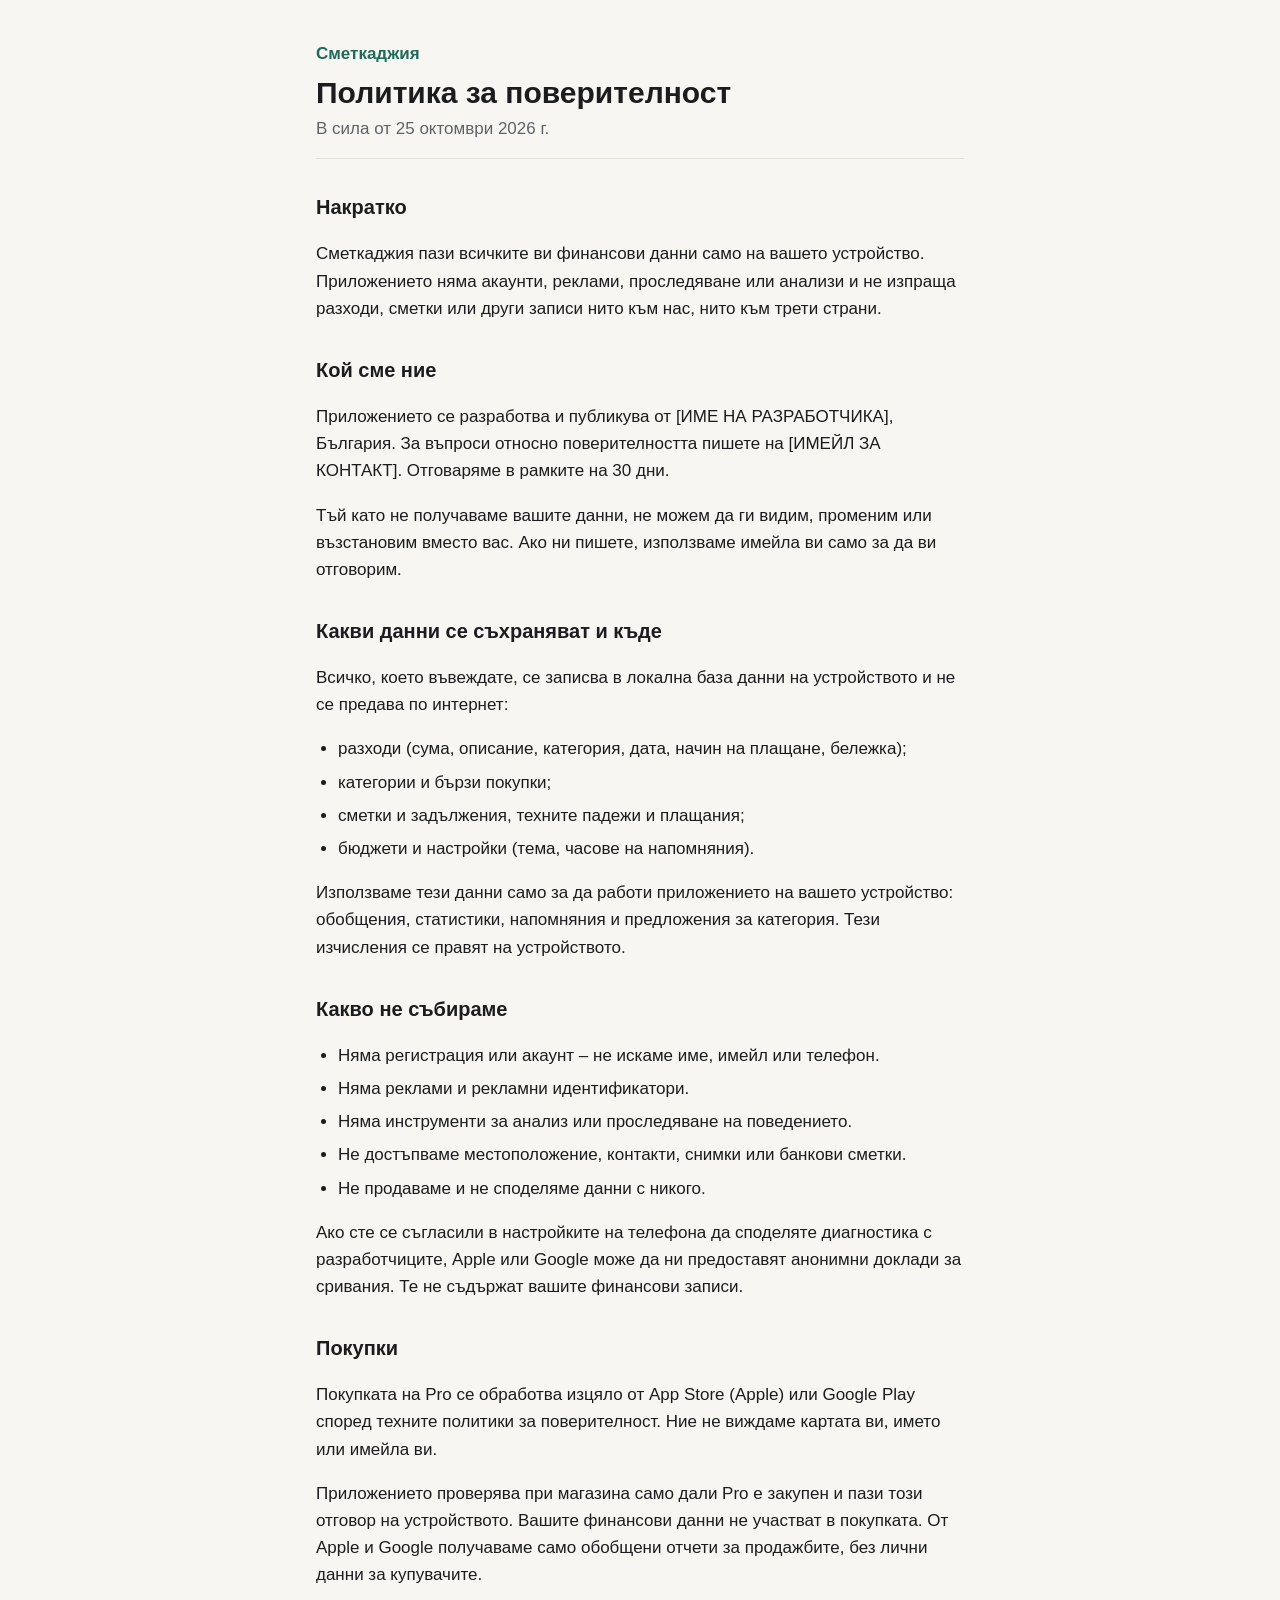
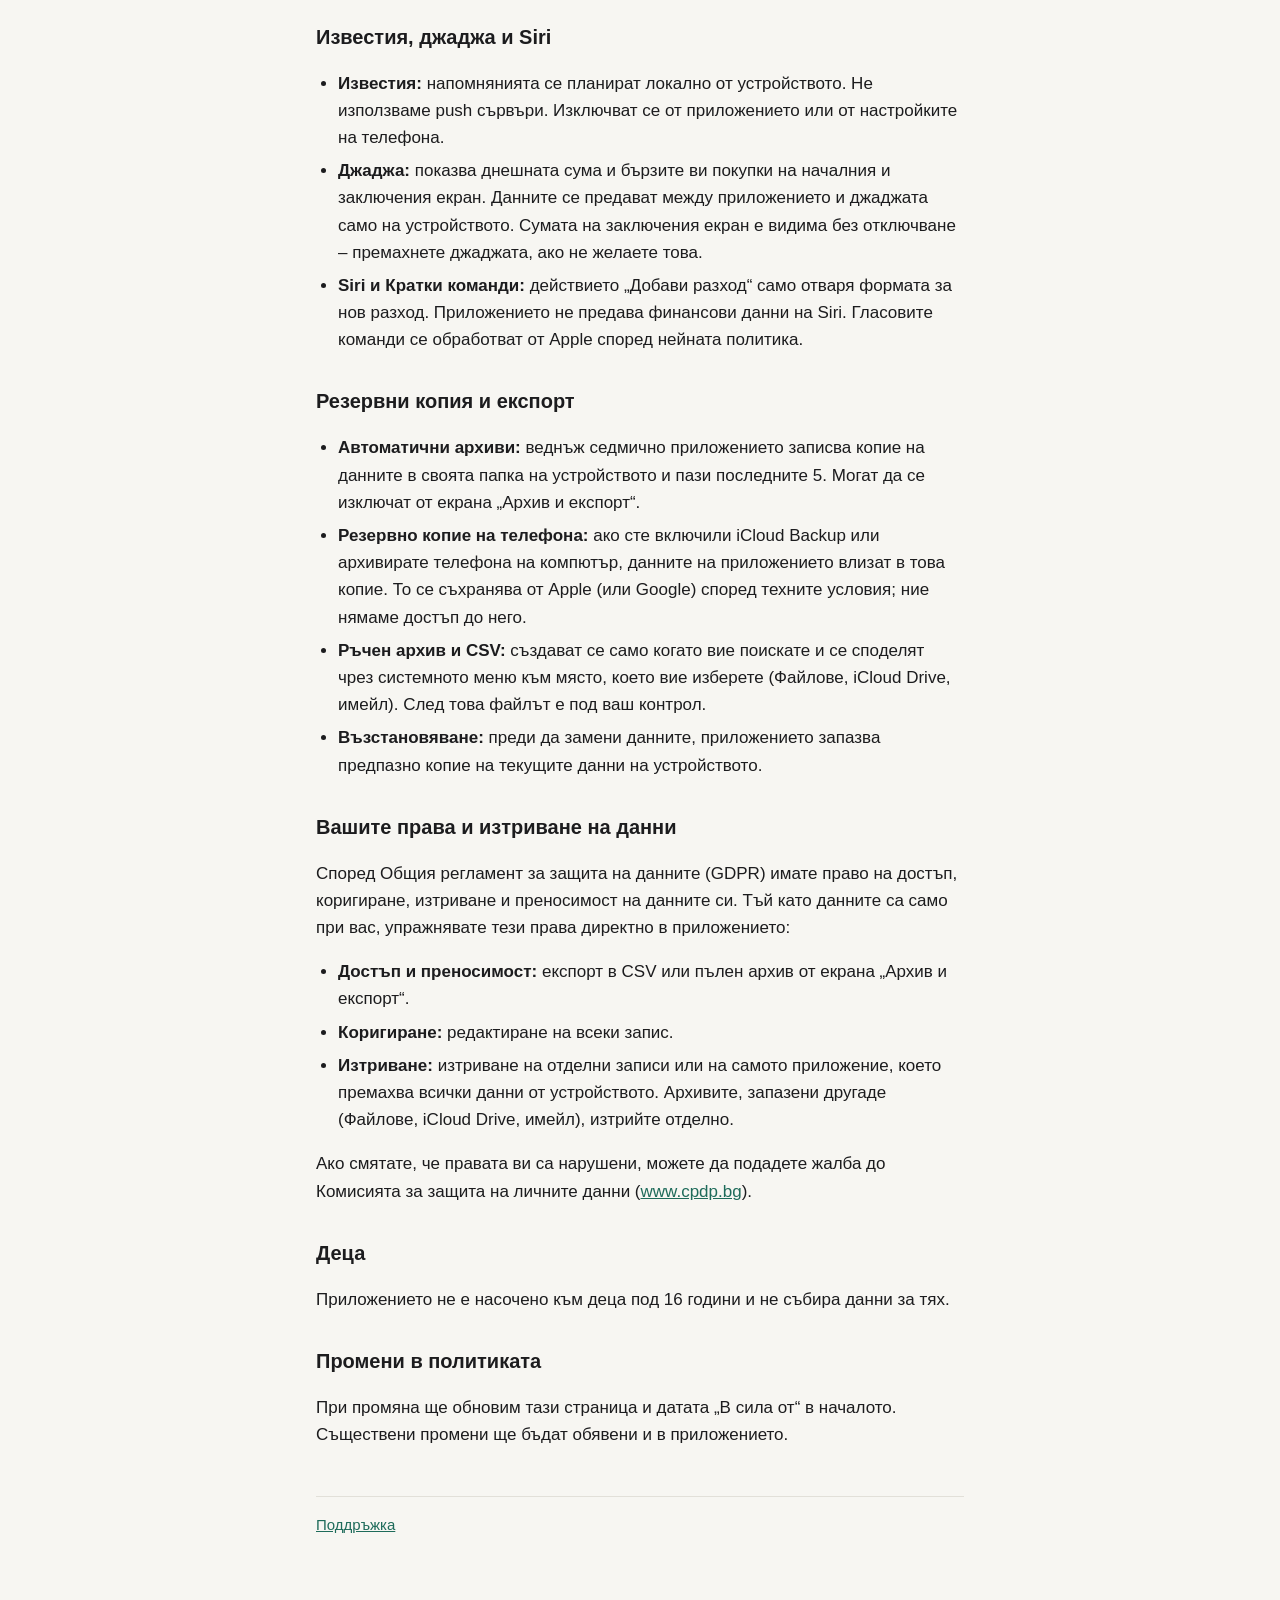
==== privacy/index.html @ e9e25f2b "Privacy policy and support pages Co-Authored-By: Claude Opus 5.5 <noreply@anthropic.com>" ====
<!doctype html>
<html lang="bg">
<head>
<meta charset="utf-8">
<meta name="viewport" content="width=device-width, initial-scale=1">
<title>Политика за поверителност – Сметкаджия</title>
<link rel="stylesheet" href="../style.css">
</head>
<body>
<main>
<header>
  <a class="app" href="../">Сметкаджия</a>
  <h1>Политика за поверителност</h1>
  <p class="meta">В сила от 25 октомври 2026 г.</p>
</header>

<h2>Накратко</h2>
<p>Сметкаджия пази всичките ви финансови данни само на вашето устройство. Приложението няма акаунти, реклами, проследяване или анализи и не изпраща разходи, сметки или други записи нито към нас, нито към трети страни.</p>

<h2>Кой сме ние</h2>
<p>Приложението се разработва и публикува от [ИМЕ НА РАЗРАБОТЧИКА], България. За въпроси относно поверителността пишете на [ИМЕЙЛ ЗА КОНТАКТ]. Отговаряме в рамките на 30 дни.</p>
<p>Тъй като не получаваме вашите данни, не можем да ги видим, променим или възстановим вместо вас. Ако ни пишете, използваме имейла ви само за да ви отговорим.</p>

<h2>Какви данни се съхраняват и къде</h2>
<p>Всичко, което въвеждате, се записва в локална база данни на устройството и не се предава по интернет:</p>
<ul>
  <li>разходи (сума, описание, категория, дата, начин на плащане, бележка);</li>
  <li>категории и бързи покупки;</li>
  <li>сметки и задължения, техните падежи и плащания;</li>
  <li>бюджети и настройки (тема, часове на напомняния).</li>
</ul>
<p>Използваме тези данни само за да работи приложението на вашето устройство: обобщения, статистики, напомняния и предложения за категория. Тези изчисления се правят на устройството.</p>

<h2>Какво не събираме</h2>
<ul>
  <li>Няма регистрация или акаунт – не искаме име, имейл или телефон.</li>
  <li>Няма реклами и рекламни идентификатори.</li>
  <li>Няма инструменти за анализ или проследяване на поведението.</li>
  <li>Не достъпваме местоположение, контакти, снимки или банкови сметки.</li>
  <li>Не продаваме и не споделяме данни с никого.</li>
</ul>
<p>Ако сте се съгласили в настройките на телефона да споделяте диагностика с разработчиците, Apple или Google може да ни предоставят анонимни доклади за сривания. Те не съдържат вашите финансови записи.</p>

<h2>Покупки</h2>
<p>Покупката на Pro се обработва изцяло от App Store (Apple) или Google Play според техните политики за поверителност. Ние не виждаме картата ви, името или имейла ви.</p>
<p>Приложението проверява при магазина само дали Pro е закупен и пази този отговор на устройството. Вашите финансови данни не участват в покупката. От Apple и Google получаваме само обобщени отчети за продажбите, без лични данни за купувачите.</p>

<h2>Известия, джаджа и Siri</h2>
<ul>
  <li><strong>Известия:</strong> напомнянията се планират локално от устройството. Не използваме push сървъри. Изключват се от приложението или от настройките на телефона.</li>
  <li><strong>Джаджа:</strong> показва днешната сума и бързите ви покупки на началния и заключения екран. Данните се предават между приложението и джаджата само на устройството. Сумата на заключения екран е видима без отключване – премахнете джаджата, ако не желаете това.</li>
  <li><strong>Siri и Кратки команди:</strong> действието „Добави разход“ само отваря формата за нов разход. Приложението не предава финансови данни на Siri. Гласовите команди се обработват от Apple според нейната политика.</li>
</ul>

<h2>Резервни копия и експорт</h2>
<ul>
  <li><strong>Автоматични архиви:</strong> веднъж седмично приложението записва копие на данните в своята папка на устройството и пази последните 5. Могат да се изключат от екрана „Архив и експорт“.</li>
  <li><strong>Резервно копие на телефона:</strong> ако сте включили iCloud Backup или архивирате телефона на компютър, данните на приложението влизат в това копие. То се съхранява от Apple (или Google) според техните условия; ние нямаме достъп до него.</li>
  <li><strong>Ръчен архив и CSV:</strong> създават се само когато вие поискате и се споделят чрез системното меню към място, което вие изберете (Файлове, iCloud Drive, имейл). След това файлът е под ваш контрол.</li>
  <li><strong>Възстановяване:</strong> преди да замени данните, приложението запазва предпазно копие на текущите данни на устройството.</li>
</ul>

<h2>Вашите права и изтриване на данни</h2>
<p>Според Общия регламент за защита на данните (GDPR) имате право на достъп, коригиране, изтриване и преносимост на данните си. Тъй като данните са само при вас, упражнявате тези права директно в приложението:</p>
<ul>
  <li><strong>Достъп и преносимост:</strong> експорт в CSV или пълен архив от екрана „Архив и експорт“.</li>
  <li><strong>Коригиране:</strong> редактиране на всеки запис.</li>
  <li><strong>Изтриване:</strong> изтриване на отделни записи или на самото приложение, което премахва всички данни от устройството. Архивите, запазени другаде (Файлове, iCloud Drive, имейл), изтрийте отделно.</li>
</ul>
<p>Ако смятате, че правата ви са нарушени, можете да подадете жалба до Комисията за защита на личните данни (<a href="https://www.cpdp.bg">www.cpdp.bg</a>).</p>

<h2>Деца</h2>
<p>Приложението не е насочено към деца под 16 години и не събира данни за тях.</p>

<h2>Промени в политиката</h2>
<p>При промяна ще обновим тази страница и датата „В сила от“ в началото. Съществени промени ще бъдат обявени и в приложението.</p>

<footer><a href="../support/">Поддръжка</a></footer>
</main>
</body>
</html>
---- style.css ----
:root {
  --bg: #f7f6f2;
  --text: #1c1c1e;
  --muted: #5f6368;
  --accent: #1e6b5a;
  --line: #e2e0d9;
  color-scheme: light dark;
}
@media (prefers-color-scheme: dark) {
  :root {
    --bg: #121413;
    --text: #ececec;
    --muted: #a3a8a6;
    --accent: #5cc3a8;
    --line: #2a2e2c;
  }
}
* { box-sizing: border-box; }
body {
  margin: 0;
  background: var(--bg);
  color: var(--text);
  font: 17px/1.6 -apple-system, BlinkMacSystemFont, 'Segoe UI', Roboto, sans-serif;
}
main { max-width: 680px; margin: 0 auto; padding: 40px 16px 64px; }
header { border-bottom: 1px solid var(--line); padding-bottom: 16px; margin-bottom: 24px; }
.app { color: var(--accent); font-weight: 600; text-decoration: none; }
h1 { font-size: 30px; line-height: 1.2; margin: 8px 0 4px; }
h2 { font-size: 20px; margin: 32px 0 8px; }
.meta { color: var(--muted); margin: 0; }
a { color: var(--accent); }
ul { padding-left: 22px; }
li { margin: 6px 0; }
footer { margin-top: 48px; padding-top: 16px; border-top: 1px solid var(--line); color: var(--muted); font-size: 15px; }
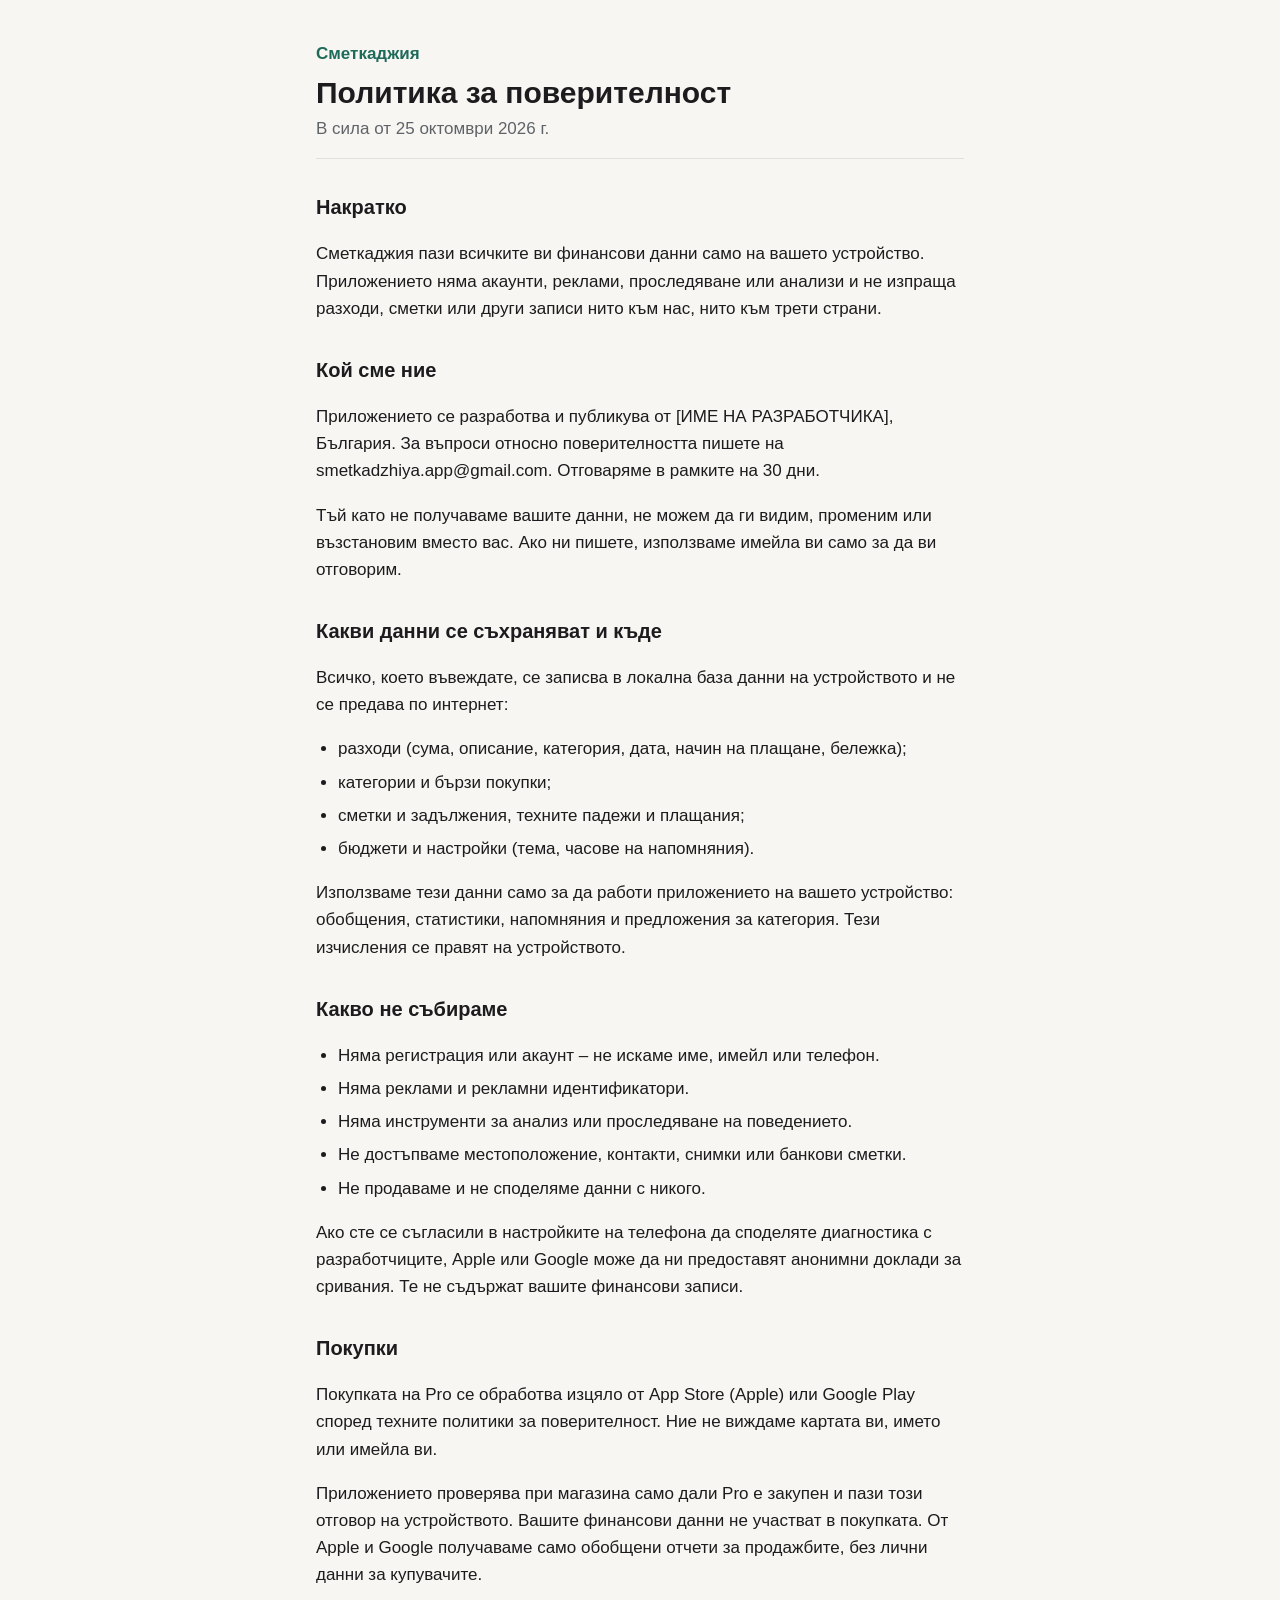
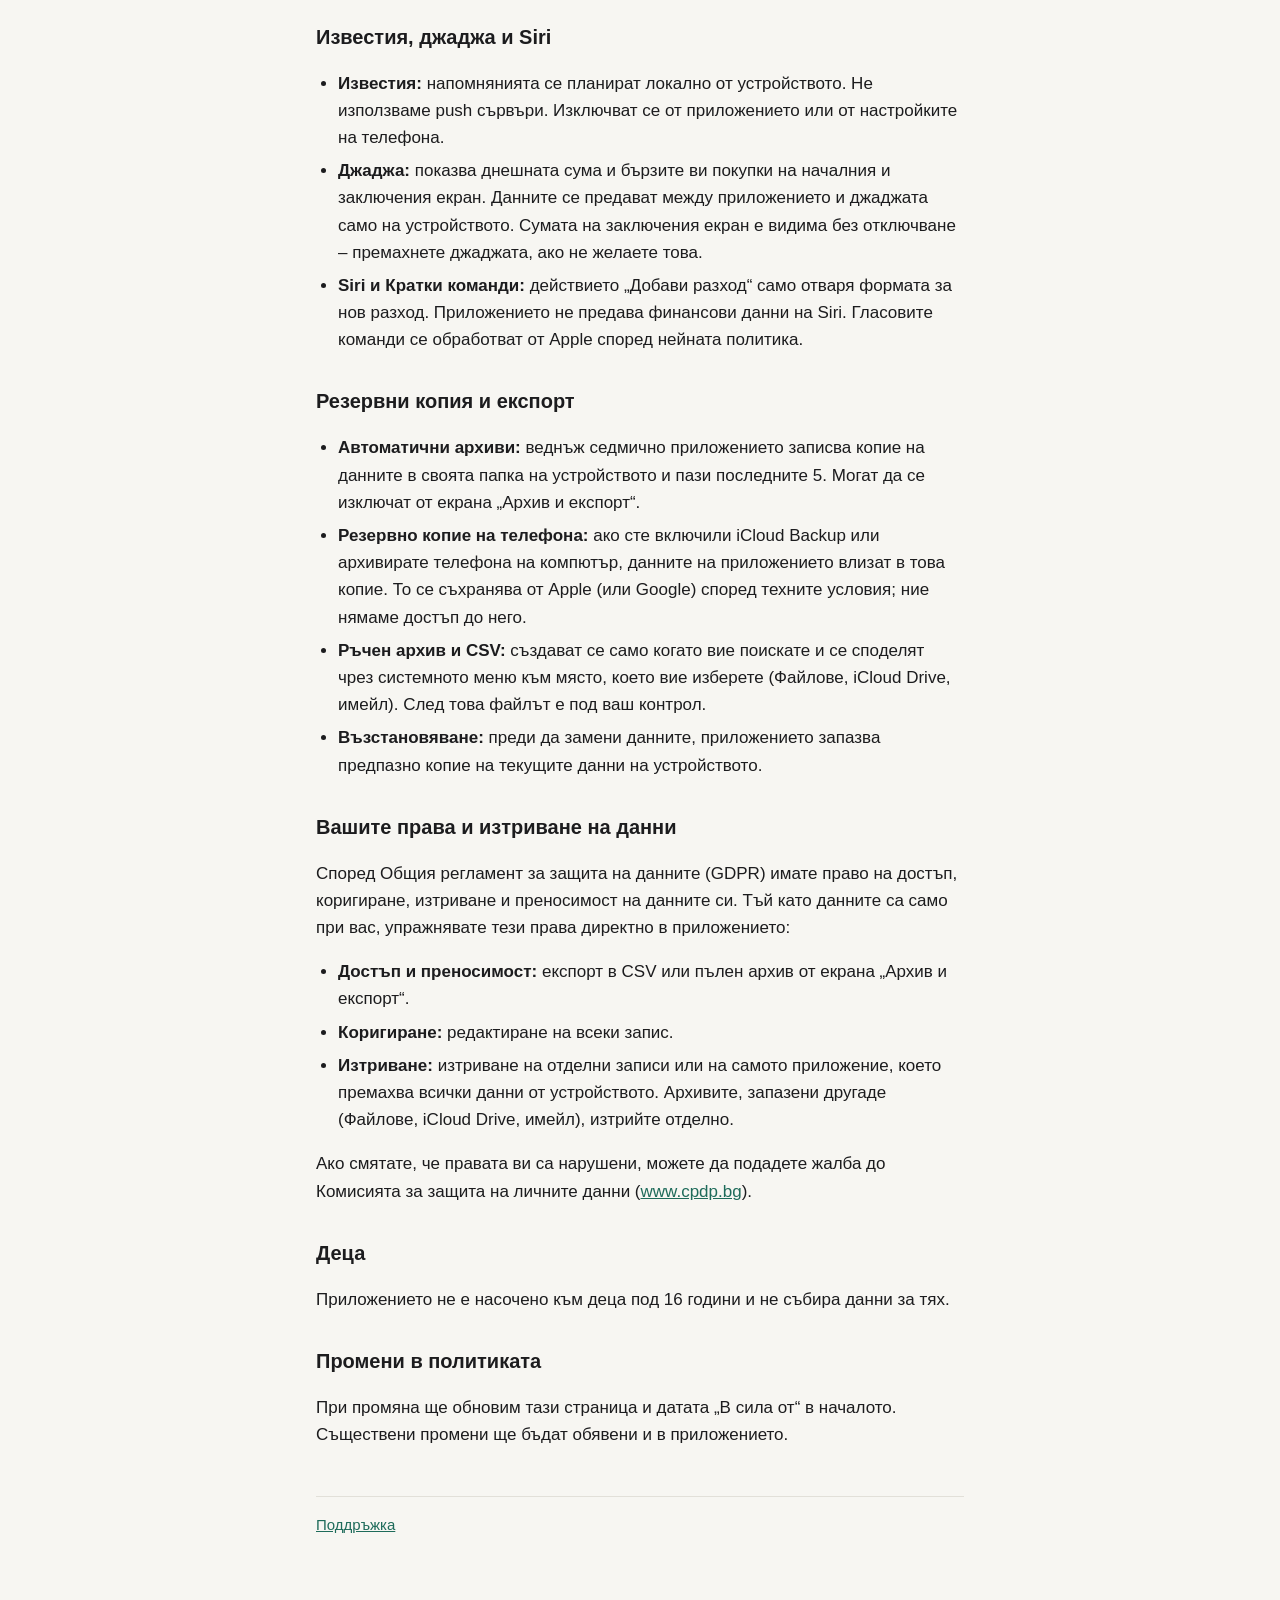
==== commit c9c3cb50: "Add contact email Co-Authored-By: Claude Opus 5.5 <noreply@anthropic.com>" ====
--- a/privacy/index.html
+++ b/privacy/index.html
@@ -18,7 +18,7 @@
 <p>Сметкаджия пази всичките ви финансови данни само на вашето устройство. Приложението няма акаунти, реклами, проследяване или анализи и не изпраща разходи, сметки или други записи нито към нас, нито към трети страни.</p>
 
 <h2>Кой сме ние</h2>
-<p>Приложението се разработва и публикува от [ИМЕ НА РАЗРАБОТЧИКА], България. За въпроси относно поверителността пишете на [ИМЕЙЛ ЗА КОНТАКТ]. Отговаряме в рамките на 30 дни.</p>
+<p>Приложението се разработва и публикува от [ИМЕ НА РАЗРАБОТЧИКА], България. За въпроси относно поверителността пишете на smetkadzhiya.app@gmail.com. Отговаряме в рамките на 30 дни.</p>
 <p>Тъй като не получаваме вашите данни, не можем да ги видим, променим или възстановим вместо вас. Ако ни пишете, използваме имейла ви само за да ви отговорим.</p>
 
 <h2>Какви данни се съхраняват и къде</h2>
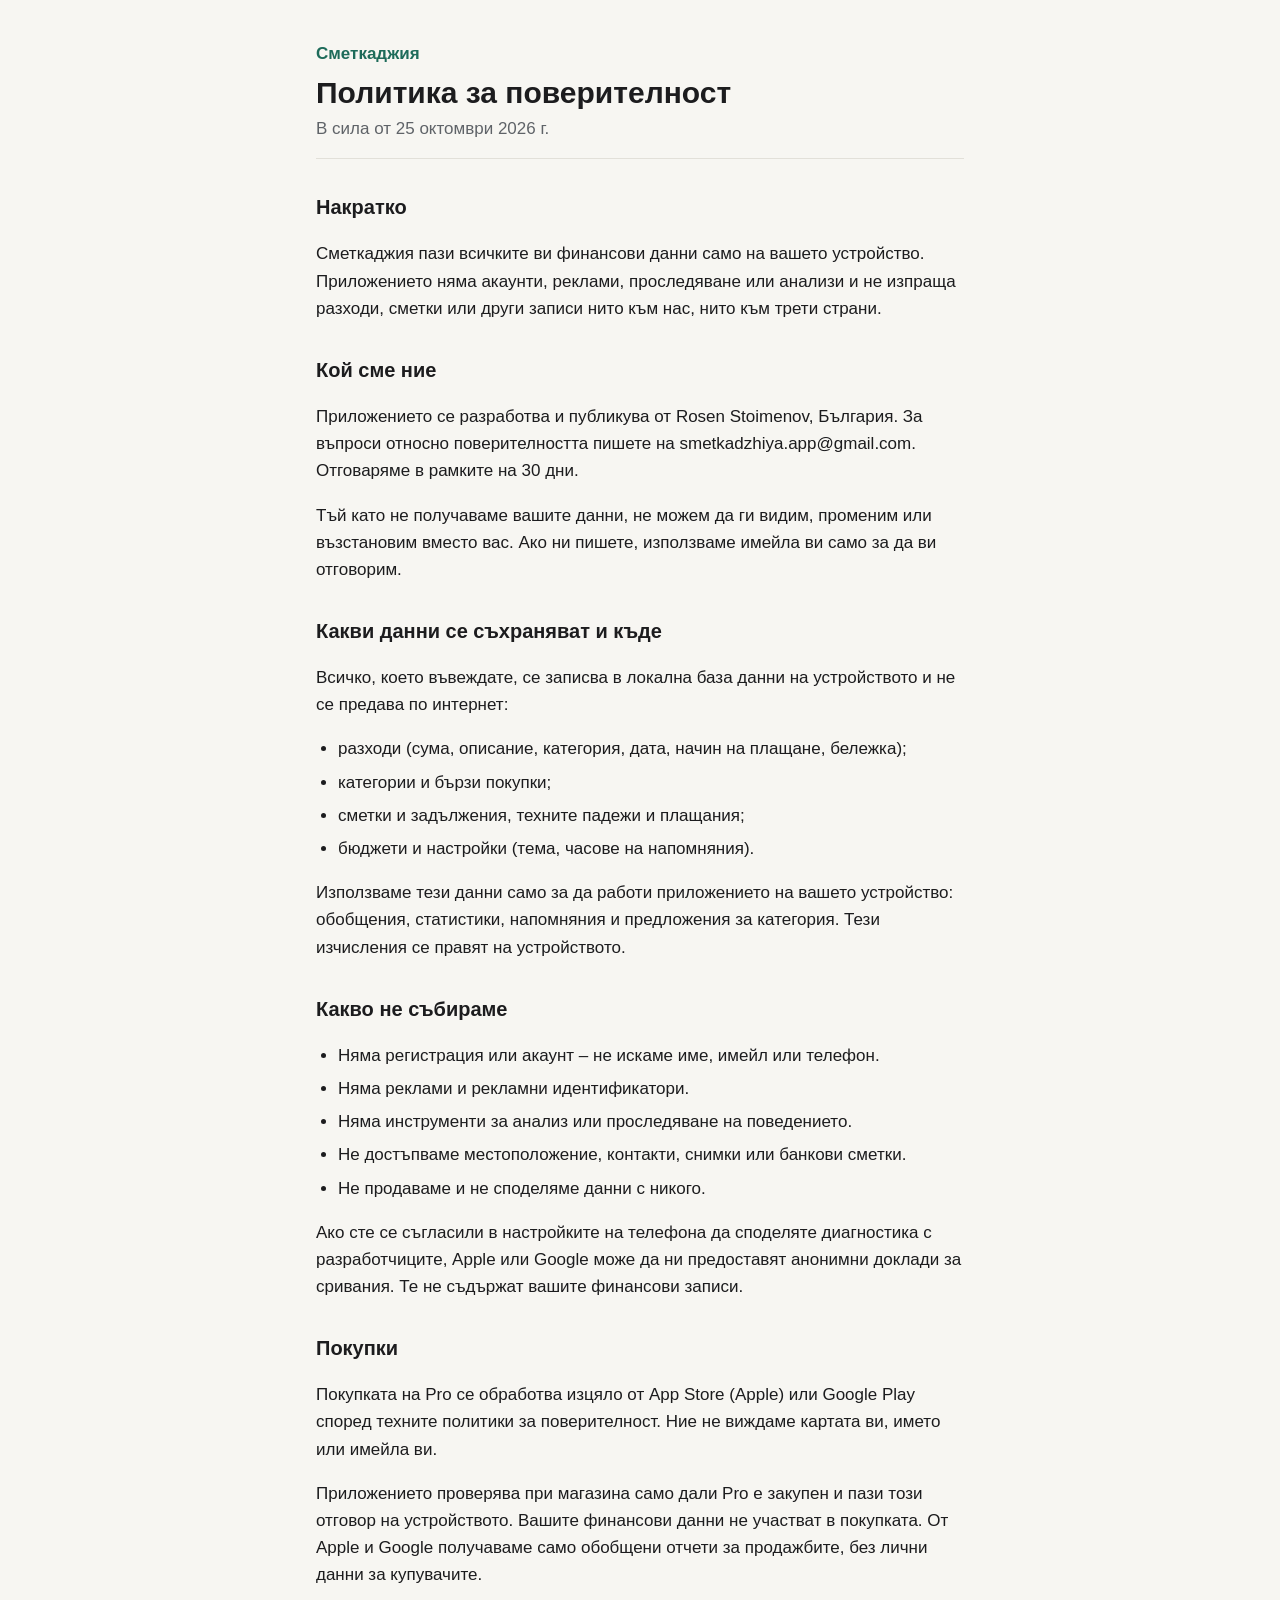
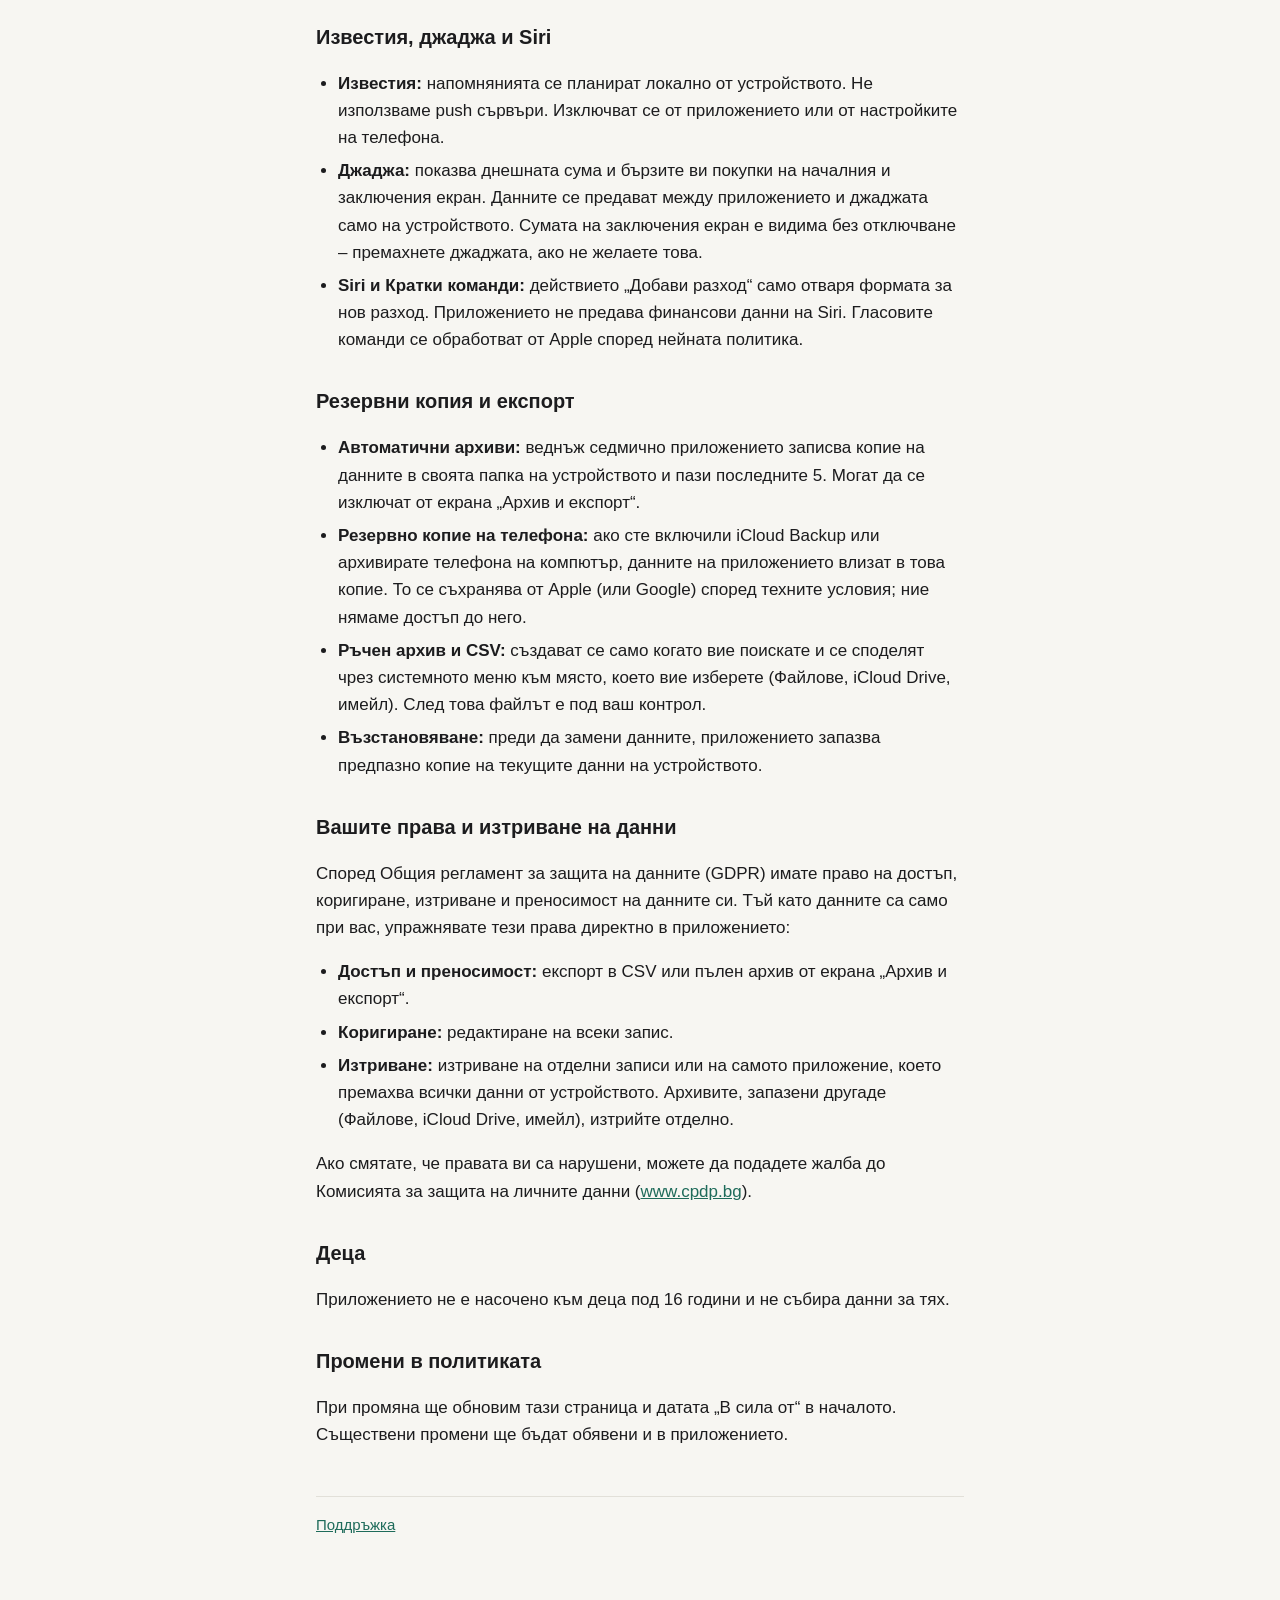
==== commit ca37fe1d: "Add developer name Co-Authored-By: Claude Opus 5.5 <noreply@anthropic.com>" ====
--- a/privacy/index.html
+++ b/privacy/index.html
@@ -18,7 +18,7 @@
 <p>Сметкаджия пази всичките ви финансови данни само на вашето устройство. Приложението няма акаунти, реклами, проследяване или анализи и не изпраща разходи, сметки или други записи нито към нас, нито към трети страни.</p>
 
 <h2>Кой сме ние</h2>
-<p>Приложението се разработва и публикува от [ИМЕ НА РАЗРАБОТЧИКА], България. За въпроси относно поверителността пишете на smetkadzhiya.app@gmail.com. Отговаряме в рамките на 30 дни.</p>
+<p>Приложението се разработва и публикува от Rosen Stoimenov, България. За въпроси относно поверителността пишете на smetkadzhiya.app@gmail.com. Отговаряме в рамките на 30 дни.</p>
 <p>Тъй като не получаваме вашите данни, не можем да ги видим, променим или възстановим вместо вас. Ако ни пишете, използваме имейла ви само за да ви отговорим.</p>
 
 <h2>Какви данни се съхраняват и къде</h2>
